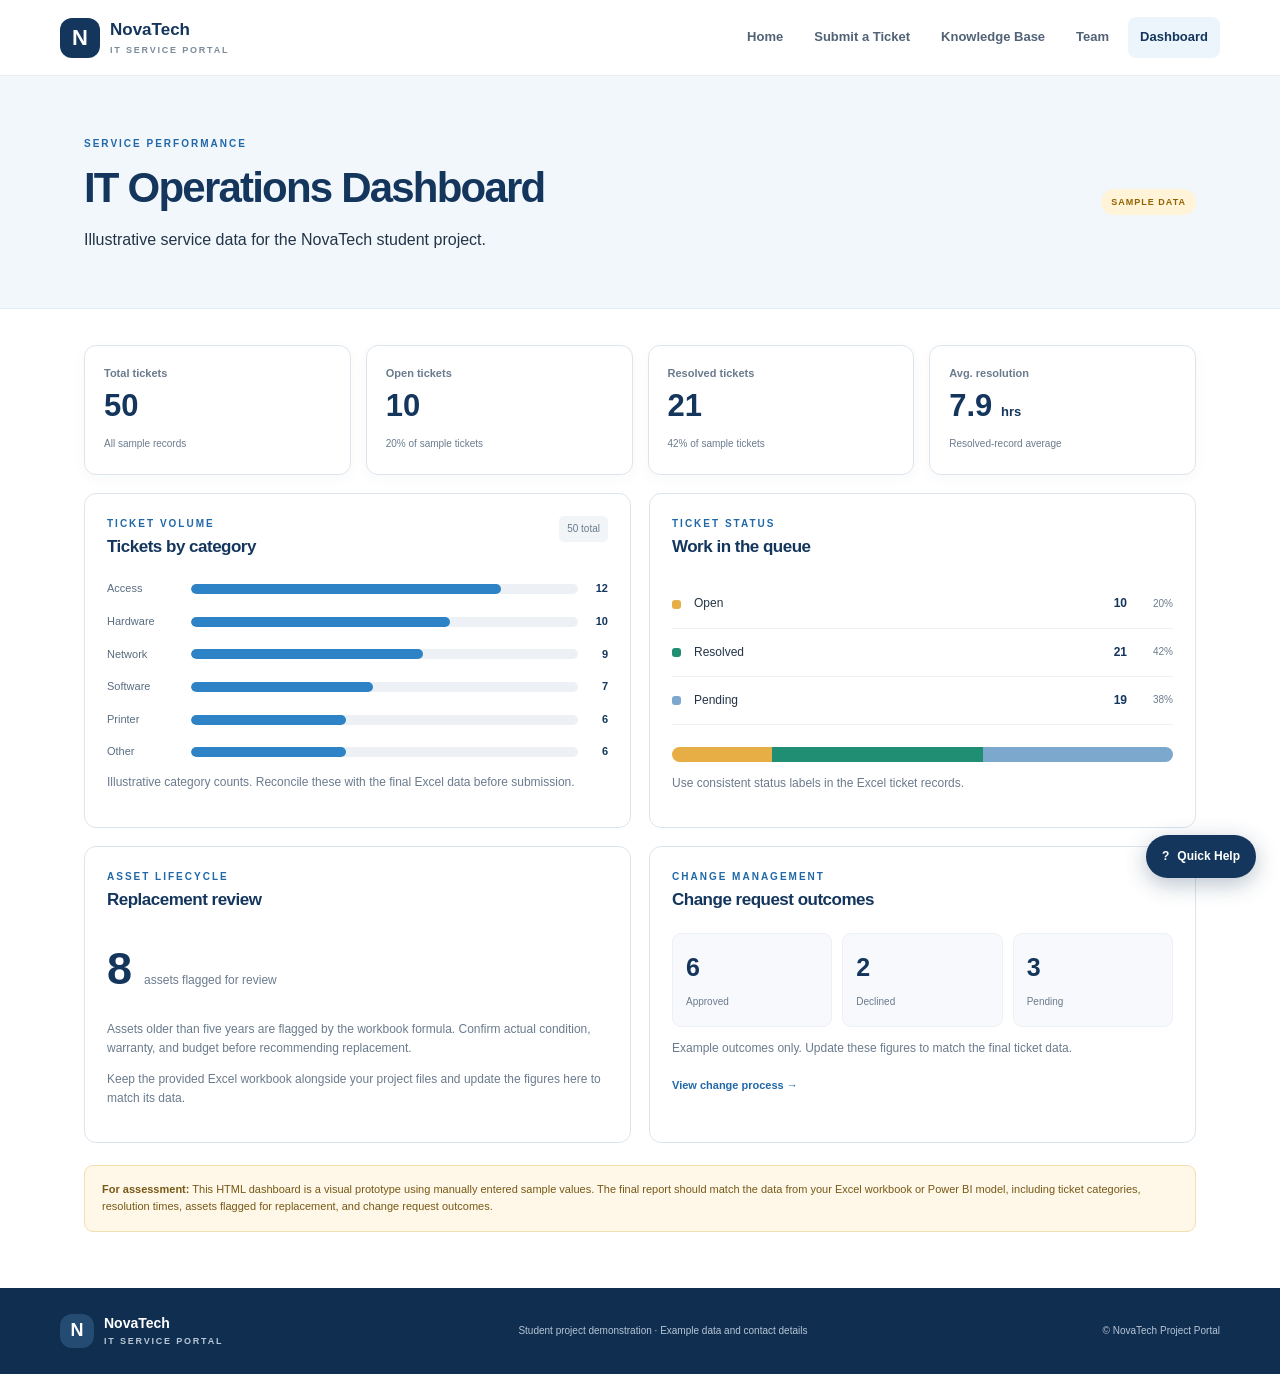
==== NovaTech_Public_Website/dashboard.html @ 4c7f7f52 "Upload clean NovaTech website" ====
<!DOCTYPE html><html lang="en"><head><meta charset="UTF-8"><meta name="viewport" content="width=device-width, initial-scale=1.0"><title>Service Dashboard | NovaTech</title><link rel="stylesheet" href="css/style.css"><script src="js/script.js" defer></script></head><body>
<header class="site-header"><a class="brand" href="index.html"><span class="brand-mark">N</span><span>NovaTech <small>IT SERVICE PORTAL</small></span></a><button class="menu-toggle" aria-label="Toggle navigation" aria-expanded="false">☰</button><nav class="nav"><a href="index.html">Home</a><a href="submit-ticket.html">Submit a Ticket</a><a href="knowledge-base.html">Knowledge Base</a><a href="team.html">Team</a><a class="active" href="dashboard.html">Dashboard</a></nav></header>
<main><section class="page-hero dashboard-hero"><div><p class="eyebrow">SERVICE PERFORMANCE</p><h1>IT Operations Dashboard</h1><p>Illustrative service data for the NovaTech student project.</p></div><span class="pill pill-warning">SAMPLE DATA</span></section><section class="section dashboard-section"><div class="metric-grid"><article class="metric-card"><span>Total tickets</span><strong>50</strong><small>All sample records</small></article><article class="metric-card"><span>Open tickets</span><strong>10</strong><small>20% of sample tickets</small></article><article class="metric-card"><span>Resolved tickets</span><strong>21</strong><small>42% of sample tickets</small></article><article class="metric-card"><span>Avg. resolution</span><strong>7.9 <small>hrs</small></strong><small>Resolved-record average</small></article></div><div class="chart-grid"><article class="chart-card"><div class="chart-title"><div><p class="eyebrow">TICKET VOLUME</p><h2>Tickets by category</h2></div><span class="chart-tag">50 total</span></div><div class="bar-chart"><div class="bar-row"><span>Access</span><div class="bar-track"><div class="bar-fill" style="width:80%"></div></div><b>12</b></div><div class="bar-row"><span>Hardware</span><div class="bar-track"><div class="bar-fill" style="width:67%"></div></div><b>10</b></div><div class="bar-row"><span>Network</span><div class="bar-track"><div class="bar-fill" style="width:60%"></div></div><b>9</b></div><div class="bar-row"><span>Software</span><div class="bar-track"><div class="bar-fill" style="width:47%"></div></div><b>7</b></div><div class="bar-row"><span>Printer</span><div class="bar-track"><div class="bar-fill" style="width:40%"></div></div><b>6</b></div><div class="bar-row"><span>Other</span><div class="bar-track"><div class="bar-fill" style="width:40%"></div></div><b>6</b></div></div><p class="tiny muted">Illustrative category counts. Reconcile these with the final Excel data before submission.</p></article><article class="chart-card"><div class="chart-title"><div><p class="eyebrow">TICKET STATUS</p><h2>Work in the queue</h2></div></div><div class="status-list"><div><span class="status-swatch swatch-open"></span><span>Open</span><b>10</b><small>20%</small></div><div><span class="status-swatch swatch-resolved"></span><span>Resolved</span><b>21</b><small>42%</small></div><div><span class="status-swatch swatch-pending"></span><span>Pending</span><b>19</b><small>38%</small></div></div><div class="stacked-bar"><span class="stack-open"></span><span class="stack-resolved"></span><span class="stack-pending"></span></div><p class="tiny muted">Use consistent status labels in the Excel ticket records.</p></article><article class="chart-card"><div class="chart-title"><div><p class="eyebrow">ASSET LIFECYCLE</p><h2>Replacement review</h2></div></div><div class="big-summary"><strong>8</strong><span>assets flagged for review</span></div><p class="muted">Assets older than five years are flagged by the workbook formula. Confirm actual condition, warranty, and budget before recommending replacement.</p><p class="tiny muted">Keep the provided Excel workbook alongside your project files and update the figures here to match its data.</p></article><article class="chart-card"><div class="chart-title"><div><p class="eyebrow">CHANGE MANAGEMENT</p><h2>Change request outcomes</h2></div></div><div class="change-stats"><div><strong>6</strong><span>Approved</span></div><div><strong>2</strong><span>Declined</span></div><div><strong>3</strong><span>Pending</span></div></div><p class="tiny muted">Example outcomes only. Update these figures to match the final ticket data.</p><a href="knowledge-base.html#change-requests" class="text-link">View change process →</a></article></div><div class="notice"><b>For assessment:</b> This HTML dashboard is a visual prototype using manually entered sample values. The final report should match the data from your Excel workbook or Power BI model, including ticket categories, resolution times, assets flagged for replacement, and change request outcomes.</div></section></main>
<footer class="site-footer"><div class="brand brand-footer"><span class="brand-mark">N</span><span>NovaTech <small>IT SERVICE PORTAL</small></span></div><p>Student project demonstration · Example data and contact details</p><p>© NovaTech Project Portal</p></footer><div class="help-widget"><button class="help-fab" aria-expanded="false" aria-controls="help-panel">? <span>Quick Help</span></button><section class="help-panel" id="help-panel" hidden><div class="help-panel-head"><b>Quick Help</b><button class="help-close" aria-label="Close Quick Help">×</button></div><p>Select an issue to see first steps.</p><div class="help-options"><button data-help-topic="wifi">Wi-Fi problem</button><button data-help-topic="printer">Printer problem</button><button data-help-topic="slow">Slow computer</button></div><p class="help-answer" id="help-answer">Your suggested steps will appear here.</p><a class="button button-primary button-full" href="submit-ticket.html">Submit a ticket</a></section></div></body></html>
---- NovaTech_Public_Website/css/style.css ----
:root{--navy:#14365d;--blue:#2168a8;--blue2:#2d83c5;--pale:#edf5fc;--teal:#167f81;--ink:#233447;--muted:#6b7b8d;--line:#dce5ed;--bg:#f7f9fc;--white:#fff;--shadow:0 12px 32px rgba(27,59,89,.08)}*{box-sizing:border-box}html{scroll-behavior:smooth}body{margin:0;background:var(--white);font-family:Inter,Segoe UI,Arial,sans-serif;color:var(--ink);line-height:1.6}a{color:var(--blue);text-decoration:none}a:hover{text-decoration:underline}button,input,select,textarea{font:inherit}.site-header{height:auto;min-height:76px;padding:14px max(24px,calc((100% - 1160px)/2));display:flex;align-items:center;justify-content:space-between;gap:28px;border-bottom:1px solid #e7edf3;background:#fff;position:sticky;top:0;z-index:10}.brand{display:flex;align-items:center;gap:10px;color:var(--navy);font-size:17px;font-weight:800;line-height:1.15;white-space:nowrap}.brand:hover{text-decoration:none}.brand small{display:block;font-size:9px;letter-spacing:1.8px;font-weight:700;color:#7a8b9a;margin-top:5px}.brand-mark{width:40px;height:40px;border-radius:12px;display:grid;place-items:center;background:var(--navy);color:white;font-size:22px;font-weight:800}.nav{display:flex;align-items:center;gap:7px}.nav a{padding:10px 12px;border-radius:8px;color:#526276;font-size:13px;font-weight:650}.nav a:hover,.nav a.active{background:var(--pale);color:var(--navy);text-decoration:none}.menu-toggle{display:none;border:1px solid var(--line);border-radius:8px;background:#fff;color:var(--navy);padding:7px 11px}.hero{max-width:1160px;margin:auto;padding:76px 24px 60px;display:grid;grid-template-columns:1.1fr .9fr;gap:70px;align-items:center}.eyebrow{font-size:10px;letter-spacing:2px;font-weight:800;color:var(--blue);margin:0 0 13px}.hero h1,.page-hero h1{font-size:clamp(36px,4.6vw,56px);letter-spacing:-1.8px;line-height:1.09;color:var(--navy);margin:0 0 20px}.hero h1 span{color:var(--blue2)}.lead{font-size:17px;max-width:520px;color:var(--muted);line-height:1.8}.hero-actions{display:flex;flex-wrap:wrap;gap:12px;margin:27px 0 25px}.button{display:inline-flex;align-items:center;justify-content:center;border:0;border-radius:8px;padding:12px 17px;font-size:13px;font-weight:750;cursor:pointer;text-decoration:none;transition:transform .15s,background .15s}.button:hover{text-decoration:none;transform:translateY(-1px)}.button-primary{background:var(--blue);color:#fff}.button-primary:hover{background:var(--navy);color:#fff}.button-light{background:#f0f5f9;color:var(--navy)}.button-full{width:100%}.hero-note{font-size:12px;color:var(--muted);display:flex;align-items:center;gap:8px}.status-dot{width:8px;height:8px;border-radius:100%;background:#27a37a;display:inline-block}.hero-panel{background:#fff;border:1px solid var(--line);border-radius:18px;padding:25px;box-shadow:var(--shadow);position:relative}.hero-panel:before{content:"";position:absolute;top:-12px;right:35px;width:70px;height:12px;border-radius:6px 6px 0 0;background:#d9eafa}.panel-top{display:flex;align-items:center;justify-content:space-between;margin-bottom:22px}.circle-icon{width:42px;height:42px;display:grid;place-items:center;border-radius:14px;background:#e2f6ec;color:#208259;font-size:22px;font-weight:800}.pill{display:inline-flex;align-items:center;border-radius:999px;padding:6px 10px;font-size:9px;font-weight:800;letter-spacing:1px}.pill-blue{background:#eaf3fc;color:var(--blue)}.pill-warning{background:#fff3d8;color:#946200}.hero-panel h2{font-size:22px;margin:0 0 14px;color:var(--navy)}.quick-link{display:flex;align-items:center;gap:13px;padding:14px 9px;border-top:1px solid #edf1f5;color:var(--ink)}.quick-link:hover{background:#f8fbfe;text-decoration:none}.quick-link span:nth-child(2){flex:1}.quick-link b,.quick-link small{display:block}.quick-link b{font-size:13px;color:var(--navy)}.quick-link small{font-size:11px;color:var(--muted);margin-top:3px}.quick-icon{width:38px;height:38px;border-radius:11px;background:#edf5fc;display:grid;place-items:center;color:var(--blue);font-weight:800;font-size:19px}.arrow{font-size:20px;color:#7c91a4}.section{max-width:1160px;margin:auto;padding:56px 24px}.section-heading{display:flex;align-items:end;justify-content:space-between;gap:24px;margin-bottom:26px}.section h2,.callout h2{font-size:27px;letter-spacing:-.5px;line-height:1.2;color:var(--navy);margin:0 0 12px}.section-heading>p,.muted{color:var(--muted)}.section-heading>p{max-width:330px;font-size:13px}.grid-3{display:grid;grid-template-columns:repeat(3,minmax(0,1fr));gap:18px}.service-card,.article-card,.team-card{padding:23px;border:1px solid var(--line);border-radius:13px;background:#fff;box-shadow:0 5px 18px rgba(31,65,94,.025)}.card-icon{width:43px;height:43px;border-radius:13px;display:grid;place-items:center;font-size:22px;font-weight:750;margin-bottom:17px}.card-icon.blue{background:#e6f1fb;color:var(--blue)}.card-icon.teal{background:#e1f5f1;color:var(--teal)}.card-icon.violet{background:#f0eafd;color:#7953b3}.service-card h3{margin:0 0 7px;color:var(--navy);font-size:16px}.service-card p{font-size:12px;color:var(--muted);min-height:60px}.service-card a{display:inline-block;font-size:12px;font-weight:800;margin-top:8px}.service-card a span{padding-left:7px}.callout{max-width:1112px;margin:10px auto 0;padding:32px 36px;background:#eff6fc;border:1px solid #d9e8f6;border-radius:16px;display:flex;align-items:center;justify-content:space-between;gap:28px}.callout h2{font-size:23px}.callout p:not(.eyebrow){font-size:13px;color:var(--muted);max-width:630px;margin-bottom:0}.two-col{display:grid;grid-template-columns:.85fr 1.15fr;gap:70px;align-items:start}.two-col>div:first-child>p:last-child{max-width:390px}.principles>div{display:flex;gap:18px;padding:0 0 19px;margin-bottom:18px;border-bottom:1px solid #e8edf2}.principles>div>span{font-size:13px;color:var(--blue);font-weight:850}.principles b{color:var(--navy);font-size:14px}.principles p{color:var(--muted);font-size:12px;margin:3px 0 0}.site-footer{background:#102e50;color:#d7e2ee;padding:26px max(24px,calc((100% - 1160px)/2));display:flex;align-items:center;justify-content:space-between;gap:20px;font-size:10px}.site-footer p{margin:0;color:#b7c6d6}.brand-footer{color:#fff;font-size:14px}.brand-footer small{color:#b7c6d6}.brand-footer .brand-mark{background:#244b72;width:34px;height:34px;font-size:18px}.page-hero{padding:60px max(24px,calc((100% - 1112px)/2)) 40px;background:#f2f7fc;border-bottom:1px solid #e3edf6}.page-hero h1{font-size:42px;margin-bottom:12px}.page-hero>p:last-child{margin:0;color:var(--muted);max-width:710px}.content-layout{max-width:1112px;margin:auto;padding:35px 24px 70px;display:grid;grid-template-columns:1.5fr .75fr;gap:22px;align-items:start}.form-card,.side-card{padding:27px;border:1px solid var(--line);border-radius:14px;box-shadow:var(--shadow);background:white}.form-card h2{margin:0 0 3px;color:var(--navy);font-size:22px}.form-card>.muted{font-size:12px;margin:3px 0 22px}.form-grid{display:grid;grid-template-columns:1fr 1fr;gap:17px}.form-grid label{font-size:12px;font-weight:750;color:#334a60}.form-grid input,.form-grid select,.form-grid textarea{display:block;margin-top:7px;width:100%;border:1px solid #cfdae5;border-radius:7px;padding:11px 12px;background:#fff;color:var(--ink);font-size:13px;outline-color:#6da7d8}.form-grid textarea{resize:vertical}.full-width{grid-column:1/-1}.consent{display:flex;gap:9px;align-items:flex-start;font-size:11px;color:var(--muted);margin:20px 0}.consent input{margin-top:4px}.form-note,.tiny{font-size:10px;color:var(--muted);line-height:1.55}.form-success{margin-top:16px;background:#e7f7ed;border:1px solid #bbe7cc;color:#176c3c;border-radius:8px;padding:13px;font-size:13px}.side-card h3{color:var(--navy);font-size:15px;margin:0 0 10px}.check-list{padding-left:18px;font-size:12px;color:var(--muted)}.check-list li{margin-bottom:10px}.side-card hr{border:0;border-top:1px solid var(--line);margin:23px 0}.sla-row{display:flex;justify-content:space-between;gap:10px;font-size:11px;padding:10px 0;border-bottom:1px solid #eef1f4}.sla-row span{color:var(--muted)}.kb-grid{align-items:stretch}.search-box{max-width:600px;margin:0 0 25px;position:relative}.search-box span{position:absolute;left:14px;top:6px;font-size:24px;color:var(--muted)}.search-box input{width:100%;border:1px solid var(--line);border-radius:9px;padding:13px 14px 13px 43px;font-size:13px}.article-label{display:inline-block;font-size:9px;letter-spacing:1.5px;font-weight:850;color:var(--blue);background:#eef5fc;padding:5px 8px;border-radius:5px}.article-card h2,.team-card h2{color:var(--navy);font-size:19px;margin:13px 0}.article-card ol{padding-left:20px;color:#617184;font-size:12px;line-height:1.7}.article-card li{padding-left:3px;margin-bottom:7px}.article-card>a,.team-card>a{display:inline-block;font-size:11px;font-weight:800;margin-top:10px}.change-section{background:#f6f9fc;max-width:none;padding-left:max(24px,calc((100% - 1112px)/2));padding-right:max(24px,calc((100% - 1112px)/2))}.change-section>div:first-child{max-width:650px}.process-list{display:grid;grid-template-columns:repeat(4,1fr);gap:13px;margin:25px 0}.process-list>div{display:flex;gap:11px;background:white;border:1px solid var(--line);border-radius:10px;padding:15px}.process-list>div>span{width:27px;height:27px;border-radius:8px;display:grid;place-items:center;background:#e6f1fb;color:var(--blue);font-size:12px;font-weight:800;flex-shrink:0}.process-list b{font-size:13px;color:var(--navy)}.process-list p{font-size:11px;color:var(--muted);margin:4px 0}.team-card .avatar{width:52px;height:52px;border-radius:50%;background:#e1edfa;color:var(--blue);display:grid;place-items:center;font-weight:850;margin-bottom:18px}.avatar-teal{background:#def4ee!important;color:var(--teal)!important}.avatar-violet{background:#eee6fc!important;color:#7953b3!important}.avatar-gold{background:#fff1d9!important;color:#936200!important}.avatar-slate{background:#e9eef2!important;color:#4f6477!important}.team-card h2{font-size:17px;margin:10px 0 0}.team-card .role{color:var(--blue);font-weight:750;font-size:12px;margin:4px 0 11px}.team-card p:not(.role){font-size:12px;color:var(--muted)}.contact-line{overflow-wrap:anywhere;font-size:11px!important;color:#4d7293!important}.team-note{background:#f7faff}.notice{padding:15px 17px;border-radius:9px;background:#fff8e8;border:1px solid #f2dfae;color:#775816;font-size:11px;line-height:1.6;margin-top:22px}.dashboard-hero{display:flex;align-items:center;justify-content:space-between;gap:25px}.dashboard-section{padding-top:36px}.metric-grid{display:grid;grid-template-columns:repeat(4,1fr);gap:15px;margin-bottom:18px}.metric-card{border:1px solid var(--line);border-radius:12px;padding:19px;background:white;box-shadow:0 4px 15px rgba(31,65,94,.03)}.metric-card>span{display:block;font-size:11px;color:var(--muted);font-weight:700}.metric-card>strong{display:block;font-size:31px;color:var(--navy);line-height:1.5}.metric-card>strong small{font-size:13px}.metric-card>small{font-size:10px;color:var(--muted)}.chart-grid{display:grid;grid-template-columns:1fr 1fr;gap:18px}.chart-card{border:1px solid var(--line);border-radius:12px;background:#fff;padding:22px;min-width:0}.chart-title{display:flex;align-items:start;justify-content:space-between;gap:12px;margin-bottom:23px}.chart-title .eyebrow{margin-bottom:5px}.chart-title h2{color:var(--navy);font-size:17px;margin:0}.chart-tag{font-size:10px;color:var(--muted);background:#f2f5f8;padding:5px 8px;border-radius:5px}.bar-chart{display:grid;gap:15px}.bar-row{display:grid;grid-template-columns:74px 1fr 20px;align-items:center;gap:10px;font-size:11px}.bar-row>span{color:#596d80}.bar-row>b{text-align:right;color:var(--navy)}.bar-track{height:10px;background:#edf1f5;border-radius:20px;overflow:hidden}.bar-fill{height:100%;border-radius:20px;background:var(--blue2)}.status-list>div{display:grid;grid-template-columns:12px 1fr 38px 36px;gap:10px;align-items:center;padding:14px 0;border-bottom:1px solid #edf0f4;font-size:12px}.status-list b{text-align:right;color:var(--navy)}.status-list small{color:var(--muted);text-align:right}.status-swatch{width:9px;height:9px;border-radius:3px}.swatch-open{background:#e7ae46}.swatch-resolved{background:#208e72}.swatch-pending{background:#7da8cd}.stacked-bar{display:flex;height:15px;border-radius:20px;overflow:hidden;margin-top:22px}.stacked-bar span{display:block}.stack-open{width:20%;background:#e7ae46}.stack-resolved{width:42%;background:#208e72}.stack-pending{width:38%;background:#7da8cd}.big-summary{display:flex;align-items:baseline;gap:12px;margin:15px 0}.big-summary strong{font-size:45px;color:var(--navy)}.big-summary span{font-size:12px;color:var(--muted)}.chart-card>p{font-size:12px}.text-link{display:inline-block;font-size:11px;font-weight:800;margin-top:8px}.change-stats{display:grid;grid-template-columns:repeat(3,1fr);gap:10px}.change-stats div{background:#f7f9fc;border:1px solid #edf0f4;border-radius:9px;padding:13px}.change-stats strong{display:block;font-size:25px;color:var(--navy)}.change-stats span{font-size:10px;color:var(--muted)}.help-widget{position:fixed;right:24px;bottom:22px;z-index:20}.help-fab{display:flex;gap:8px;align-items:center;border:0;border-radius:999px;padding:12px 16px;background:var(--navy);color:white;box-shadow:0 6px 22px #1535574d;font-size:12px;font-weight:800;cursor:pointer}.help-fab:first-letter{font-size:20px}.help-panel{position:absolute;right:0;bottom:58px;width:310px;padding:17px;background:#fff;border:1px solid var(--line);border-radius:13px;box-shadow:0 14px 42px rgba(17,48,77,.2)}.help-panel-head{display:flex;justify-content:space-between;align-items:center;color:var(--navy)}.help-close{border:0;background:#eef3f7;border-radius:6px;font-size:20px;cursor:pointer}.help-panel p{font-size:11px;color:var(--muted)}.help-options{display:grid;grid-template-columns:1fr;gap:6px}.help-options button{padding:8px 10px;text-align:left;border:1px solid var(--line);border-radius:7px;background:#f8fbfd;color:var(--navy);font-size:11px;cursor:pointer}.help-options button:hover{border-color:var(--blue)}.help-answer{background:#eef5fc;border-radius:7px;padding:11px;color:#39546c!important;line-height:1.6}.help-panel .button{font-size:11px;padding:10px}.hidden{display:none!important}@media(max-width:900px){.site-header{padding:13px 20px;flex-wrap:wrap}.menu-toggle{display:block}.nav{display:none;order:3;width:100%;flex-wrap:wrap}.nav.is-open{display:flex}.hero{gap:35px;padding-top:52px}.hero h1{font-size:42px}.grid-3{grid-template-columns:repeat(2,minmax(0,1fr))}.content-layout{grid-template-columns:1fr .7fr}.process-list{grid-template-columns:repeat(2,1fr)}.metric-grid{grid-template-columns:repeat(2,1fr)}.site-footer{flex-wrap:wrap}}@media(max-width:640px){.hero{grid-template-columns:1fr;padding:42px 20px}.hero-panel{max-width:none}.hero h1{font-size:39px}.section{padding:42px 20px}.section-heading{display:block}.section-heading>p{margin-top:0}.grid-3,.two-col,.content-layout,.chart-grid{grid-template-columns:1fr}.callout{margin:8px 20px 0;padding:24px;display:block}.callout .button{margin-top:18px}.two-col{gap:26px}.page-hero{padding:42px 20px 32px}.page-hero h1{font-size:36px}.form-grid{grid-template-columns:1fr}.full-width{grid-column:auto}.process-list{grid-template-columns:1fr}.metric-grid{grid-template-columns:repeat(2,minmax(0,1fr));gap:10px}.metric-card{padding:14px}.metric-card>strong{font-size:27px}.dashboard-hero{display:block}.dashboard-hero>.pill{margin-top:20px}.site-footer{padding:25px 20px;display:grid;justify-content:start}.help-widget{right:13px;bottom:13px}.help-panel{width:min(310px,calc(100vw - 26px))}.article-card p{min-height:0}}
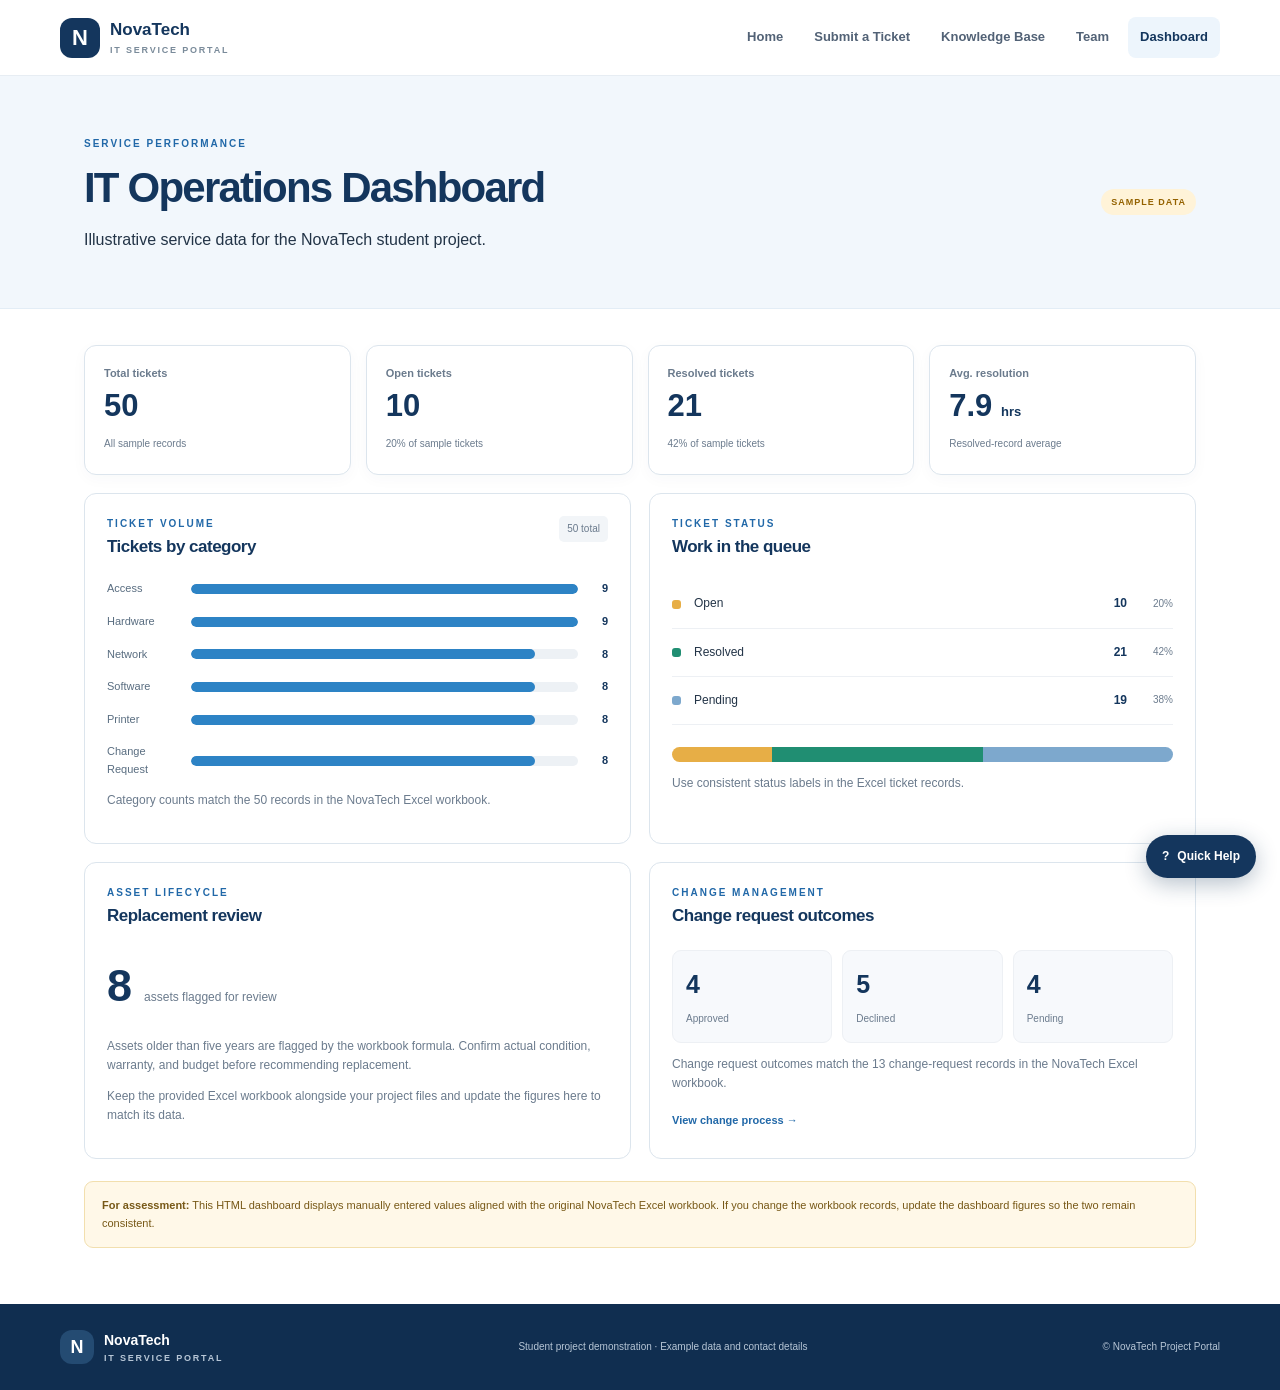
==== commit 0094c09a: "Update NovaTech dashboard" ====
--- a/NovaTech_Public_Website/dashboard.html
+++ b/NovaTech_Public_Website/dashboard.html
@@ -1,4 +1,4 @@
 <!DOCTYPE html><html lang="en"><head><meta charset="UTF-8"><meta name="viewport" content="width=device-width, initial-scale=1.0"><title>Service Dashboard | NovaTech</title><link rel="stylesheet" href="css/style.css"><script src="js/script.js" defer></script></head><body>
 <header class="site-header"><a class="brand" href="index.html"><span class="brand-mark">N</span><span>NovaTech <small>IT SERVICE PORTAL</small></span></a><button class="menu-toggle" aria-label="Toggle navigation" aria-expanded="false">☰</button><nav class="nav"><a href="index.html">Home</a><a href="submit-ticket.html">Submit a Ticket</a><a href="knowledge-base.html">Knowledge Base</a><a href="team.html">Team</a><a class="active" href="dashboard.html">Dashboard</a></nav></header>
-<main><section class="page-hero dashboard-hero"><div><p class="eyebrow">SERVICE PERFORMANCE</p><h1>IT Operations Dashboard</h1><p>Illustrative service data for the NovaTech student project.</p></div><span class="pill pill-warning">SAMPLE DATA</span></section><section class="section dashboard-section"><div class="metric-grid"><article class="metric-card"><span>Total tickets</span><strong>50</strong><small>All sample records</small></article><article class="metric-card"><span>Open tickets</span><strong>10</strong><small>20% of sample tickets</small></article><article class="metric-card"><span>Resolved tickets</span><strong>21</strong><small>42% of sample tickets</small></article><article class="metric-card"><span>Avg. resolution</span><strong>7.9 <small>hrs</small></strong><small>Resolved-record average</small></article></div><div class="chart-grid"><article class="chart-card"><div class="chart-title"><div><p class="eyebrow">TICKET VOLUME</p><h2>Tickets by category</h2></div><span class="chart-tag">50 total</span></div><div class="bar-chart"><div class="bar-row"><span>Access</span><div class="bar-track"><div class="bar-fill" style="width:80%"></div></div><b>12</b></div><div class="bar-row"><span>Hardware</span><div class="bar-track"><div class="bar-fill" style="width:67%"></div></div><b>10</b></div><div class="bar-row"><span>Network</span><div class="bar-track"><div class="bar-fill" style="width:60%"></div></div><b>9</b></div><div class="bar-row"><span>Software</span><div class="bar-track"><div class="bar-fill" style="width:47%"></div></div><b>7</b></div><div class="bar-row"><span>Printer</span><div class="bar-track"><div class="bar-fill" style="width:40%"></div></div><b>6</b></div><div class="bar-row"><span>Other</span><div class="bar-track"><div class="bar-fill" style="width:40%"></div></div><b>6</b></div></div><p class="tiny muted">Illustrative category counts. Reconcile these with the final Excel data before submission.</p></article><article class="chart-card"><div class="chart-title"><div><p class="eyebrow">TICKET STATUS</p><h2>Work in the queue</h2></div></div><div class="status-list"><div><span class="status-swatch swatch-open"></span><span>Open</span><b>10</b><small>20%</small></div><div><span class="status-swatch swatch-resolved"></span><span>Resolved</span><b>21</b><small>42%</small></div><div><span class="status-swatch swatch-pending"></span><span>Pending</span><b>19</b><small>38%</small></div></div><div class="stacked-bar"><span class="stack-open"></span><span class="stack-resolved"></span><span class="stack-pending"></span></div><p class="tiny muted">Use consistent status labels in the Excel ticket records.</p></article><article class="chart-card"><div class="chart-title"><div><p class="eyebrow">ASSET LIFECYCLE</p><h2>Replacement review</h2></div></div><div class="big-summary"><strong>8</strong><span>assets flagged for review</span></div><p class="muted">Assets older than five years are flagged by the workbook formula. Confirm actual condition, warranty, and budget before recommending replacement.</p><p class="tiny muted">Keep the provided Excel workbook alongside your project files and update the figures here to match its data.</p></article><article class="chart-card"><div class="chart-title"><div><p class="eyebrow">CHANGE MANAGEMENT</p><h2>Change request outcomes</h2></div></div><div class="change-stats"><div><strong>6</strong><span>Approved</span></div><div><strong>2</strong><span>Declined</span></div><div><strong>3</strong><span>Pending</span></div></div><p class="tiny muted">Example outcomes only. Update these figures to match the final ticket data.</p><a href="knowledge-base.html#change-requests" class="text-link">View change process →</a></article></div><div class="notice"><b>For assessment:</b> This HTML dashboard is a visual prototype using manually entered sample values. The final report should match the data from your Excel workbook or Power BI model, including ticket categories, resolution times, assets flagged for replacement, and change request outcomes.</div></section></main>
+<main><section class="page-hero dashboard-hero"><div><p class="eyebrow">SERVICE PERFORMANCE</p><h1>IT Operations Dashboard</h1><p>Illustrative service data for the NovaTech student project.</p></div><span class="pill pill-warning">SAMPLE DATA</span></section><section class="section dashboard-section"><div class="metric-grid"><article class="metric-card"><span>Total tickets</span><strong>50</strong><small>All sample records</small></article><article class="metric-card"><span>Open tickets</span><strong>10</strong><small>20% of sample tickets</small></article><article class="metric-card"><span>Resolved tickets</span><strong>21</strong><small>42% of sample tickets</small></article><article class="metric-card"><span>Avg. resolution</span><strong>7.9 <small>hrs</small></strong><small>Resolved-record average</small></article></div><div class="chart-grid"><article class="chart-card"><div class="chart-title"><div><p class="eyebrow">TICKET VOLUME</p><h2>Tickets by category</h2></div><span class="chart-tag">50 total</span></div><div class="bar-chart"><div class="bar-row"><span>Access</span><div class="bar-track"><div class="bar-fill" style="width:100%"></div></div><b>9</b></div><div class="bar-row"><span>Hardware</span><div class="bar-track"><div class="bar-fill" style="width:100%"></div></div><b>9</b></div><div class="bar-row"><span>Network</span><div class="bar-track"><div class="bar-fill" style="width:89%"></div></div><b>8</b></div><div class="bar-row"><span>Software</span><div class="bar-track"><div class="bar-fill" style="width:89%"></div></div><b>8</b></div><div class="bar-row"><span>Printer</span><div class="bar-track"><div class="bar-fill" style="width:89%"></div></div><b>8</b></div><div class="bar-row"><span>Change Request</span><div class="bar-track"><div class="bar-fill" style="width:89%"></div></div><b>8</b></div></div><p class="tiny muted">Category counts match the 50 records in the NovaTech Excel workbook.</p></article><article class="chart-card"><div class="chart-title"><div><p class="eyebrow">TICKET STATUS</p><h2>Work in the queue</h2></div></div><div class="status-list"><div><span class="status-swatch swatch-open"></span><span>Open</span><b>10</b><small>20%</small></div><div><span class="status-swatch swatch-resolved"></span><span>Resolved</span><b>21</b><small>42%</small></div><div><span class="status-swatch swatch-pending"></span><span>Pending</span><b>19</b><small>38%</small></div></div><div class="stacked-bar"><span class="stack-open"></span><span class="stack-resolved"></span><span class="stack-pending"></span></div><p class="tiny muted">Use consistent status labels in the Excel ticket records.</p></article><article class="chart-card"><div class="chart-title"><div><p class="eyebrow">ASSET LIFECYCLE</p><h2>Replacement review</h2></div></div><div class="big-summary"><strong>8</strong><span>assets flagged for review</span></div><p class="muted">Assets older than five years are flagged by the workbook formula. Confirm actual condition, warranty, and budget before recommending replacement.</p><p class="tiny muted">Keep the provided Excel workbook alongside your project files and update the figures here to match its data.</p></article><article class="chart-card"><div class="chart-title"><div><p class="eyebrow">CHANGE MANAGEMENT</p><h2>Change request outcomes</h2></div></div><div class="change-stats"><div><strong>4</strong><span>Approved</span></div><div><strong>5</strong><span>Declined</span></div><div><strong>4</strong><span>Pending</span></div></div><p class="tiny muted">Change request outcomes match the 13 change-request records in the NovaTech Excel workbook.</p><a href="knowledge-base.html#change-requests" class="text-link">View change process →</a></article></div><div class="notice"><b>For assessment:</b> This HTML dashboard displays manually entered values aligned with the original NovaTech Excel workbook. If you change the workbook records, update the dashboard figures so the two remain consistent.</div></section></main>
 <footer class="site-footer"><div class="brand brand-footer"><span class="brand-mark">N</span><span>NovaTech <small>IT SERVICE PORTAL</small></span></div><p>Student project demonstration · Example data and contact details</p><p>© NovaTech Project Portal</p></footer><div class="help-widget"><button class="help-fab" aria-expanded="false" aria-controls="help-panel">? <span>Quick Help</span></button><section class="help-panel" id="help-panel" hidden><div class="help-panel-head"><b>Quick Help</b><button class="help-close" aria-label="Close Quick Help">×</button></div><p>Select an issue to see first steps.</p><div class="help-options"><button data-help-topic="wifi">Wi-Fi problem</button><button data-help-topic="printer">Printer problem</button><button data-help-topic="slow">Slow computer</button></div><p class="help-answer" id="help-answer">Your suggested steps will appear here.</p><a class="button button-primary button-full" href="submit-ticket.html">Submit a ticket</a></section></div></body></html>
